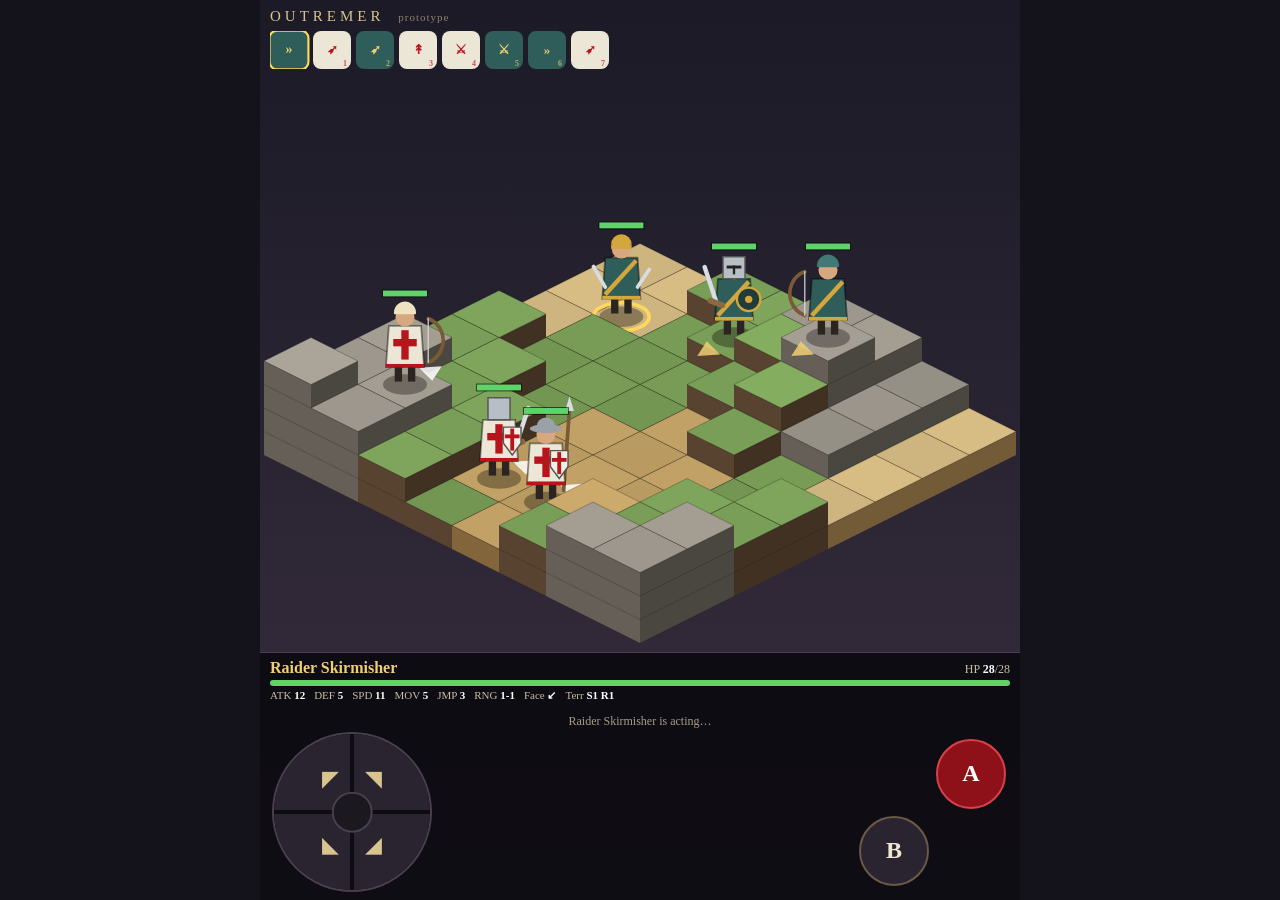
==== index.html @ 122a0d82 "FFTA2-style controls: tile cursor, iso d-pad + A/B, command menu, undo move, explicit end-of-turn fa" ====
<!doctype html>
<html lang="en">
<head>
  <meta charset="utf-8" />
  <meta name="viewport" content="width=device-width, initial-scale=1, maximum-scale=1, user-scalable=no, viewport-fit=cover" />
  <meta name="theme-color" content="#1b1a26" />
  <meta name="apple-mobile-web-app-capable" content="yes" />
  <title>Outremer — prototype</title>
  <link rel="icon" href="data:image/svg+xml,<svg xmlns='http://www.w3.org/2000/svg' viewBox='0 0 16 16'><rect width='16' height='16' fill='%23ece6d6'/><path d='M6 2h4v4h4v4h-4v4H6v-4H2V6h4z' fill='%23b8141c'/></svg>" />
  <link rel="stylesheet" href="style.css" />
</head>
<body>
  <div id="app">
    <header id="top">
      <div id="title">OUTREMER <span>prototype</span></div>
      <div id="order" aria-label="Turn order"></div>
    </header>
    <main id="stage">
      <canvas id="cv"></canvas>
      <div id="banner" class="hidden"></div>
      <div id="pv" class="hidden"></div>
      <div id="facing-tip" class="hidden">Choose facing</div>
      <div id="cmd" class="hidden"></div>
    </main>
    <section id="panel">
      <div id="info"></div>
      <div id="hint"></div>
      <div id="pad">
        <div id="dpad" aria-label="D-pad">
          <button data-dir="3" class="q nw" aria-label="cursor up-left">◤</button>
          <button data-dir="0" class="q ne" aria-label="cursor up-right">◥</button>
          <button data-dir="2" class="q sw" aria-label="cursor down-left">◣</button>
          <button data-dir="1" class="q se" aria-label="cursor down-right">◢</button>
          <div class="hub"></div>
        </div>
        <div id="ab">
          <button id="btnB" class="round b" aria-label="B (back)">B</button>
          <button id="btnA" class="round a" aria-label="A (confirm)">A</button>
        </div>
      </div>
    </section>
    <div id="overlay" class="hidden">
      <div class="card">
        <h1 id="ov-title"></h1>
        <p id="ov-text"></p>
        <button id="restart" class="btn primary">Play again</button>
      </div>
    </div>
  </div>
  <script type="module" src="src/main.js"></script>
</body>
</html>
---- style.css ----
* { box-sizing: border-box; -webkit-tap-highlight-color: transparent; }
html, body {
  margin: 0; height: 100%; overflow: hidden; overscroll-behavior: none;
  background: #14131c; color: #efe7d4;
  font-family: Georgia, 'Times New Roman', serif;
  -webkit-user-select: none; user-select: none; -webkit-touch-callout: none;
  touch-action: manipulation;
}
#app {
  position: relative; height: 100vh; height: 100dvh; max-width: 760px; margin: 0 auto;
  display: flex; flex-direction: column;
  padding: env(safe-area-inset-top) env(safe-area-inset-right) env(safe-area-inset-bottom) env(safe-area-inset-left);
  background: linear-gradient(#1b1a26, #3a2f3f);
}
#top { padding: 8px 10px 4px; }
#title { font-size: 15px; letter-spacing: 4px; color: #d8c48f; }
#title span { font-size: 11px; letter-spacing: 1px; color: #8c8070; margin-left: 6px; }
#order { display: flex; gap: 5px; margin-top: 6px; overflow: hidden; }
.chip {
  flex: 0 0 auto; width: 38px; height: 38px; border-radius: 8px; display: flex; align-items: center; justify-content: center;
  font-weight: bold; font-size: 13px; border: 2px solid transparent; position: relative;
}
.chip.player { background: #ece6d6; color: #b8141c; }
.chip.enemy { background: #2f5d5a; color: #f0cf72; }
.chip.now { border-color: #ffd85a; transform: scale(1.08); }
.chip small { position: absolute; bottom: -1px; right: 2px; font-size: 8px; opacity: .7; }
#stage { position: relative; flex: 1 1 auto; min-height: 0; }
#cv { position: absolute; inset: 0; width: 100%; height: 100%; touch-action: none; display: block; }
#banner {
  position: absolute; left: 0; right: 0; top: 38%; text-align: center; pointer-events: none;
  font-size: 22px; letter-spacing: 2px; padding: 10px; background: rgba(0,0,0,.55);
  transition: opacity .25s;
}
#banner.player { color: #fff; border-top: 2px solid #b8141c; border-bottom: 2px solid #b8141c; }
#banner.enemy { color: #f0cf72; border-top: 2px solid #2f5d5a; border-bottom: 2px solid #2f5d5a; }
.hidden { opacity: 0; pointer-events: none !important; }
#panel {
  flex: 0 0 auto; padding: 6px 10px 10px; background: rgba(10,9,14,.88); border-top: 1px solid #4b3f4f;
}
#info { min-height: 52px; font-size: 13px; }
#info .row1 { display: flex; justify-content: space-between; align-items: baseline; }
#info .name { font-size: 16px; font-weight: bold; }
#info .name.player { color: #fff; } #info .name.enemy { color: #f0cf72; }
#info .hpt { font-size: 12px; color: #c9bea6; } #info .hpt b { color: #fff; }
.hpbar { height: 6px; background: #333; border-radius: 3px; overflow: hidden; margin: 3px 0; }
.hpbar > div { height: 100%; }
.stats { font-size: 11px; color: #c9bea6; display: flex; flex-wrap: wrap; gap: 2px 9px; }
.stats b { color: #fff; }
#pad { display: flex; align-items: center; justify-content: space-between; gap: 6px; margin-top: 4px; padding: 0 4px; }
#hint { font-size: 12px; color: #a99d88; text-align: center; min-height: 16px; margin-top: 3px; white-space: nowrap; overflow: hidden; text-overflow: ellipsis; }
/* d-pad: a disc split into four diagonal quadrants (a cross rotated 45°, matching the iso grid) */
#dpad { position: relative; flex: 0 0 auto; width: var(--dpad, 156px); height: var(--dpad, 156px);
  display: grid; grid-template-columns: 1fr 1fr; grid-template-rows: 1fr 1fr; gap: 4px;
  border-radius: 50%; overflow: hidden; background: #0d0c12; box-shadow: 0 0 0 2px #4b3f4f; }
#dpad .q { border: 0; background: #2a2430; color: #d8c48f; font-size: 22px; touch-action: none; padding: 0; }
#dpad .q.held { background: #5a4a33; color: #fff; }
#dpad .nw { border-top-left-radius: 100% 100%; text-align: right; padding: 18% 14% 0 0; }
#dpad .ne { border-top-right-radius: 100% 100%; text-align: left; padding: 18% 0 0 14%; }
#dpad .sw { border-bottom-left-radius: 100% 100%; text-align: right; padding: 0 14% 18% 0; }
#dpad .se { border-bottom-right-radius: 100% 100%; text-align: left; padding: 0 0 18% 14%; }
#dpad .hub { position: absolute; left: 50%; top: 50%; width: 26%; height: 26%; transform: translate(-50%,-50%);
  border-radius: 50%; background: #1b1820; pointer-events: none; box-shadow: inset 0 0 0 2px #4b3f4f; }
#ab { position: relative; flex: 0 0 auto; width: calc(var(--ab, 70px) * 2.1); height: calc(var(--ab, 70px) * 2.1); }
.round { position: absolute; width: var(--ab, 70px); height: var(--ab, 70px); border-radius: 50%;
  font: bold 24px Georgia, serif; touch-action: none; border: 2px solid; }
.round.a { right: 0; top: 0; background: #8e1119; border-color: #d8414a; color: #fff; }
.round.b { left: 0; bottom: 0; background: #2a2430; border-color: #6a5a46; color: #efe7d4; }
.round.held { transform: scale(.94); filter: brightness(1.3); }
/* command menu: right side of the field (FFTA2 puts it at the right of the screen) */
#cmd { position: absolute; right: 8px; bottom: 8px; width: 124px; background: rgba(18,15,24,.93);
  border: 2px solid #d8c48f; border-radius: 10px; padding: 4px; transition: opacity .15s; }
.cmd-title { font-size: 11px; color: #9c907c; padding: 2px 6px 4px; white-space: nowrap; overflow: hidden; text-overflow: ellipsis; }
.cmd-item { display: block; width: 100%; height: var(--menu-h, 46px); margin: 2px 0; border-radius: 7px; border: 1px solid transparent;
  background: transparent; color: #efe7d4; font: 17px Georgia, serif; text-align: left; padding-left: 26px; position: relative; touch-action: manipulation; }
.cmd-item.sel { background: #3a3024; border-color: #d8c48f; }
.cmd-item.sel::before { content: '▶'; position: absolute; left: 8px; color: #ffd85a; font-size: 12px; top: 50%; transform: translateY(-50%); }
.cmd-item:disabled { color: #5d5548; }
/* attack prediction: middle-top of the field */
#pv { position: absolute; left: 8px; top: 8px; max-width: calc(100% - 156px); background: rgba(18,15,24,.93);
  border: 2px solid #8e1119; border-radius: 10px; padding: 6px 10px; font-size: 13px; transition: opacity .15s; }
#pv.confirm { border-color: #ffd85a; }
.pv-title { color: #f0cf72; font-size: 13px; }
.pv-main { display: flex; gap: 10px; font-size: 15px; margin-top: 2px; } .pv-main b { color: #ffd85a; }
.pv-tags { color: #ff9a5a; font-size: 12px; margin-top: 2px; }
.pv-confirm { margin-top: 4px; color: #fff; font-size: 13px; } .pv-confirm b { color: #ffd85a; }
#pv:not(.confirm) { right: auto; }
#facing-tip { position: absolute; left: 50%; top: 8px; transform: translateX(-50%); background: rgba(18,15,24,.9);
  border: 2px solid #ffd85a; border-radius: 10px; padding: 6px 14px; font-size: 14px; color: #ffd85a; transition: opacity .15s; }
.chip { font-family: inherit; padding: 0; }
#overlay {
  position: absolute; inset: 0; display: flex; align-items: center; justify-content: center;
  background: rgba(0,0,0,.6); transition: opacity .3s;
}
#overlay .card { background: #221d28; border: 2px solid #d8c48f; border-radius: 14px; padding: 24px; width: 82%; text-align: center; }
#overlay h1 { margin: 0 0 8px; letter-spacing: 3px; }
#overlay p { color: #c9bea6; }
.btn { min-height: 52px; font-size: 16px; font-family: inherit; border-radius: 10px; border: 2px solid #6a5a46; background: #2a2430; color: #efe7d4; letter-spacing: 1px; }
.btn.primary { background: #8e1119; border-color: #d8414a; color: #fff; }
#overlay .btn { width: 100%; margin-top: 10px; }
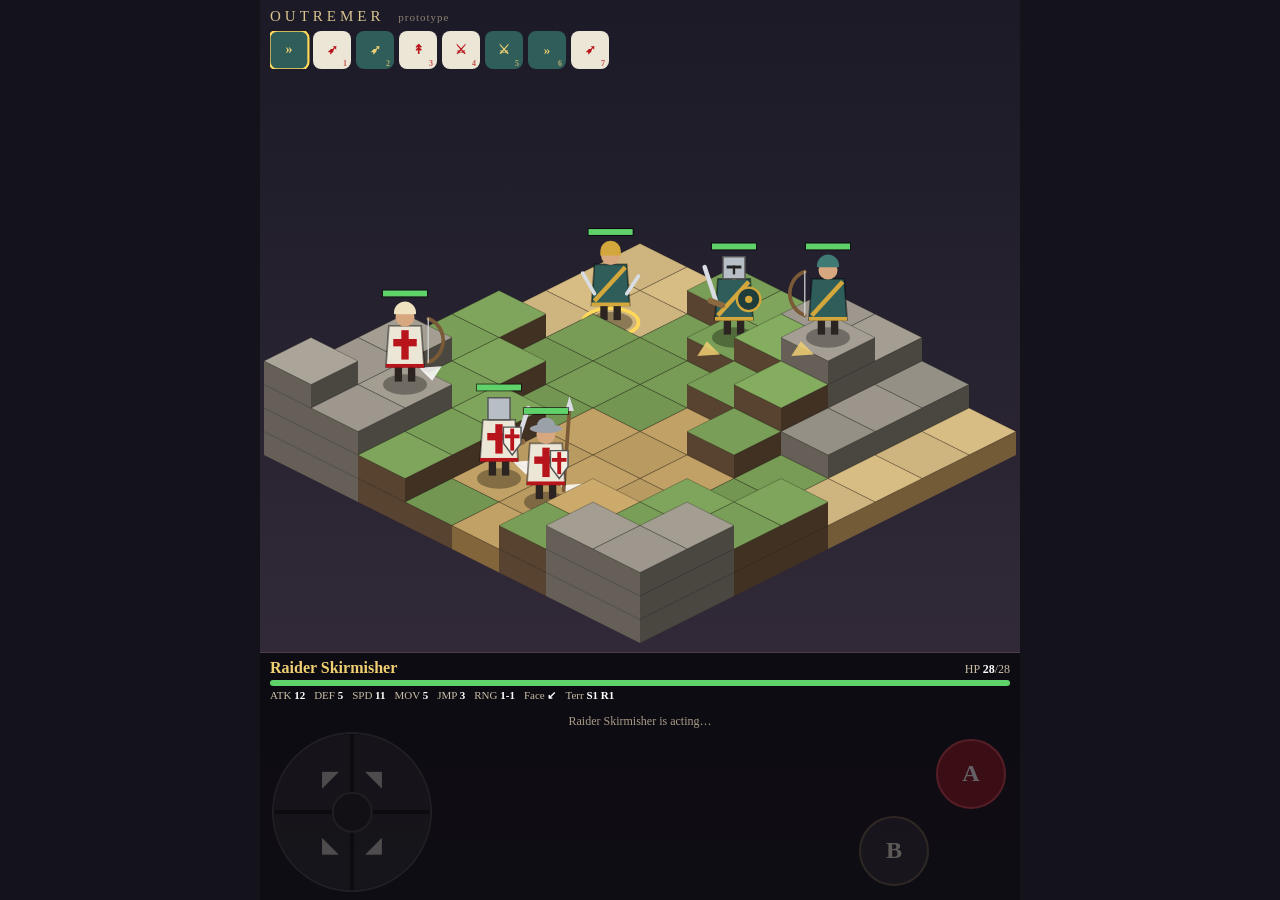
==== commit 85b04dda: "Context-aware d-pad: vertical up/down in menus, iso quadrants on map, facing arrows at turn end, dim" ====
--- a/index.html
+++ b/index.html
@@ -26,12 +26,26 @@
       <div id="info"></div>
       <div id="hint"></div>
       <div id="pad">
-        <div id="dpad" aria-label="D-pad">
-          <button data-dir="3" class="q nw" aria-label="cursor up-left">◤</button>
-          <button data-dir="0" class="q ne" aria-label="cursor up-right">◥</button>
-          <button data-dir="2" class="q sw" aria-label="cursor down-left">◣</button>
-          <button data-dir="1" class="q se" aria-label="cursor down-right">◢</button>
-          <div class="hub"></div>
+        <!-- context-aware d-pad: one fixed footprint, three layers that cross-fade (see controls.pad* in config) -->
+        <div id="dpad" class="off" data-mode="off" aria-label="D-pad">
+          <div class="lay lay-map on" aria-label="move cursor">
+            <button data-dir="3" class="q nw" aria-label="cursor up-left (west)">◤</button>
+            <button data-dir="0" class="q ne" aria-label="cursor up-right (north)">◥</button>
+            <button data-dir="2" class="q sw" aria-label="cursor down-left (south)">◣</button>
+            <button data-dir="1" class="q se" aria-label="cursor down-right (east)">◢</button>
+            <div class="hub"></div>
+          </div>
+          <div class="lay lay-menu" aria-label="menu up/down">
+            <button data-step="-1" class="v up" aria-label="menu up">▲</button>
+            <button data-step="1" class="v down" aria-label="menu down">▼</button>
+          </div>
+          <div class="lay lay-face" aria-label="choose facing">
+            <button data-face="3" class="q nw" aria-label="face up-left (west)">⬉</button>
+            <button data-face="0" class="q ne" aria-label="face up-right (north)">⬈</button>
+            <button data-face="2" class="q sw" aria-label="face down-left (south)">⬋</button>
+            <button data-face="1" class="q se" aria-label="face down-right (east)">⬊</button>
+            <div class="hub">✠</div>
+          </div>
         </div>
         <div id="ab">
           <button id="btnB" class="round b" aria-label="B (back)">B</button>
--- a/style.css
+++ b/style.css
@@ -48,18 +48,36 @@
 .stats b { color: #fff; }
 #pad { display: flex; align-items: center; justify-content: space-between; gap: 6px; margin-top: 4px; padding: 0 4px; }
 #hint { font-size: 12px; color: #a99d88; text-align: center; min-height: 16px; margin-top: 3px; white-space: nowrap; overflow: hidden; text-overflow: ellipsis; }
-/* d-pad: a disc split into four diagonal quadrants (a cross rotated 45°, matching the iso grid) */
+/* d-pad: fixed footprint; three layers cross-fade/morph by context (map quadrants, menu up/down, facing) */
 #dpad { position: relative; flex: 0 0 auto; width: var(--dpad, 156px); height: var(--dpad, 156px);
-  display: grid; grid-template-columns: 1fr 1fr; grid-template-rows: 1fr 1fr; gap: 4px;
-  border-radius: 50%; overflow: hidden; background: #0d0c12; box-shadow: 0 0 0 2px #4b3f4f; }
-#dpad .q { border: 0; background: #2a2430; color: #d8c48f; font-size: 22px; touch-action: none; padding: 0; }
-#dpad .q.held { background: #5a4a33; color: #fff; }
+  border-radius: 50%; background: #0d0c12; box-shadow: 0 0 0 2px #4b3f4f; transition: opacity var(--pad-ms, 140ms) ease, filter var(--pad-ms, 140ms) ease; }
+#dpad .lay { position: absolute; inset: 0; border-radius: 50%; overflow: hidden; opacity: 0; transform: scale(.82) rotate(-12deg);
+  pointer-events: none; transition: opacity var(--pad-ms, 140ms) ease, transform var(--pad-ms, 140ms) ease; }
+#dpad .lay.on { opacity: 1; transform: none; pointer-events: auto; }
+#dpad .lay-menu { transform: scale(.82) scaleX(.6); }
+#dpad .lay-menu.on { transform: none; }
+#dpad .lay-map, #dpad .lay-face { display: grid; grid-template-columns: 1fr 1fr; grid-template-rows: 1fr 1fr; gap: 4px; }
+#dpad .lay-menu { display: grid; grid-template-rows: 1fr 1fr; gap: 4px; }
+#dpad.off { opacity: var(--pad-dim, .35); filter: grayscale(.8); }
+#dpad.off .lay { pointer-events: none; }
+#dpad button { border: 0; background: #2a2430; color: #d8c48f; touch-action: none; padding: 0; }
+#dpad .q { font-size: 22px; }
+#dpad .v { font-size: 30px; }
+#dpad .held { background: #5a4a33; color: #fff; }
 #dpad .nw { border-top-left-radius: 100% 100%; text-align: right; padding: 18% 14% 0 0; }
 #dpad .ne { border-top-right-radius: 100% 100%; text-align: left; padding: 18% 0 0 14%; }
 #dpad .sw { border-bottom-left-radius: 100% 100%; text-align: right; padding: 0 14% 18% 0; }
 #dpad .se { border-bottom-right-radius: 100% 100%; text-align: left; padding: 0 0 18% 14%; }
+#dpad .v.up { border-radius: 100% 100% 0 0 / 100% 100% 0 0; padding-top: 6%; }
+#dpad .v.down { border-radius: 0 0 100% 100% / 0 0 100% 100%; padding-bottom: 6%; }
+#dpad .lay-face button { background: #3a3024; color: #ffd85a; font-size: 26px; }
+#dpad .lay-face button.cur { background: #8a6a2a; color: #fff; }
 #dpad .hub { position: absolute; left: 50%; top: 50%; width: 26%; height: 26%; transform: translate(-50%,-50%);
-  border-radius: 50%; background: #1b1820; pointer-events: none; box-shadow: inset 0 0 0 2px #4b3f4f; }
+  border-radius: 50%; background: #1b1820; pointer-events: none; box-shadow: inset 0 0 0 2px #4b3f4f;
+  display: flex; align-items: center; justify-content: center; color: #c8333b; font-size: 18px; }
+#ab { transition: opacity var(--pad-ms, 140ms) ease; }
+#ab.off { opacity: var(--pad-dim, .35); }
+#ab.off button { pointer-events: none; }
 #ab { position: relative; flex: 0 0 auto; width: calc(var(--ab, 70px) * 2.1); height: calc(var(--ab, 70px) * 2.1); }
 .round { position: absolute; width: var(--ab, 70px); height: var(--ab, 70px); border-radius: 50%;
   font: bold 24px Georgia, serif; touch-action: none; border: 2px solid; }
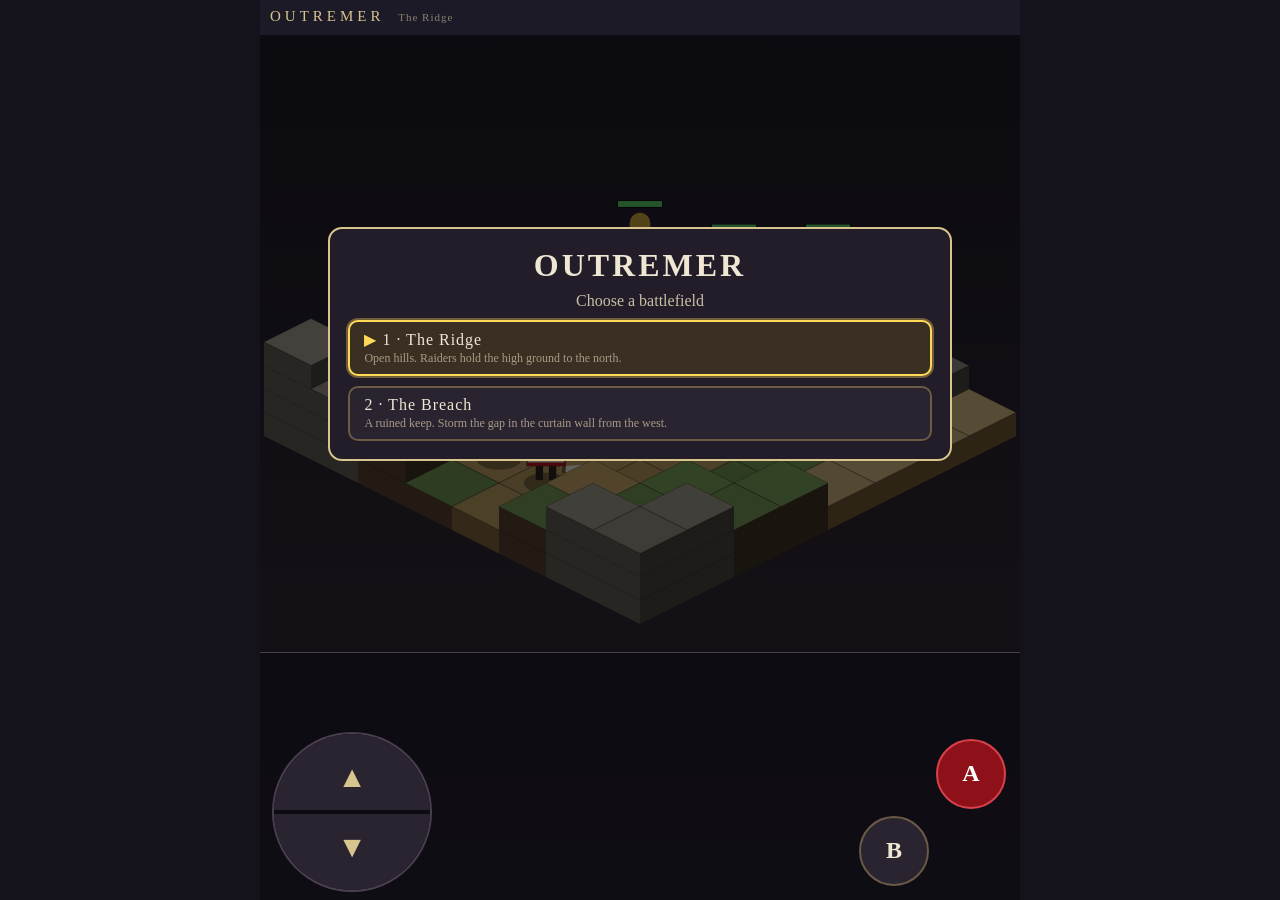
==== commit a6115227: "v0.5: second map (The Breach), map picker on title/end screens + ?map=, per-map sim; shelve research" ====
--- a/index.html
+++ b/index.html
@@ -21,6 +21,14 @@
       <div id="pv" class="hidden"></div>
       <div id="facing-tip" class="hidden">Choose facing</div>
       <div id="cmd" class="hidden"></div>
+      <!-- title / Victory / Defeat: a map picker that works like the command menu (pad up/down + A, or tap) -->
+      <div id="overlay" class="hidden">
+        <div class="card">
+          <h1 id="ov-title"></h1>
+          <p id="ov-text"></p>
+          <div id="ov-list"></div>
+        </div>
+      </div>
     </main>
     <section id="panel">
       <div id="info"></div>
@@ -53,13 +61,6 @@
         </div>
       </div>
     </section>
-    <div id="overlay" class="hidden">
-      <div class="card">
-        <h1 id="ov-title"></h1>
-        <p id="ov-text"></p>
-        <button id="restart" class="btn primary">Play again</button>
-      </div>
-    </div>
   </div>
   <script type="module" src="src/main.js"></script>
 </body>
--- a/style.css
+++ b/style.css
@@ -85,7 +85,7 @@
 .round.b { left: 0; bottom: 0; background: #2a2430; border-color: #6a5a46; color: #efe7d4; }
 .round.held { transform: scale(.94); filter: brightness(1.3); }
 /* command menu: right side of the field (FFTA2 puts it at the right of the screen) */
-#cmd { position: absolute; right: 8px; bottom: 8px; width: 124px; background: rgba(18,15,24,.93);
+#cmd { position: absolute; right: 8px; bottom: 8px; width: 146px; background: rgba(18,15,24,.93);
   border: 2px solid #d8c48f; border-radius: 10px; padding: 4px; transition: opacity .15s; }
 .cmd-title { font-size: 11px; color: #9c907c; padding: 2px 6px 4px; white-space: nowrap; overflow: hidden; text-overflow: ellipsis; }
 .cmd-item { display: block; width: 100%; height: var(--menu-h, 46px); margin: 2px 0; border-radius: 7px; border: 1px solid transparent;
@@ -93,8 +93,13 @@
 .cmd-item.sel { background: #3a3024; border-color: #d8c48f; }
 .cmd-item.sel::before { content: '▶'; position: absolute; left: 8px; color: #ffd85a; font-size: 12px; top: 50%; transform: translateY(-50%); }
 .cmd-item:disabled { color: #5d5548; }
+.cmd-item { white-space: nowrap; overflow: hidden; text-overflow: ellipsis; padding-right: 4px; line-height: 1.05; }
+.cmd-item[data-id^="ab:"] { font-size: 15px; }
+.cmd-item small { display: block; font: 10px system-ui, sans-serif; color: #8d816c; }
+.status { display: flex; flex-wrap: wrap; gap: 2px 9px; font-size: 11px; margin-top: 2px; } .status .cd { color: #9c907c; }
+.pv-fx { color: #e9dcc0; font-size: 12px; margin-top: 2px; line-height: 1.3; }
 /* attack prediction: middle-top of the field */
-#pv { position: absolute; left: 8px; top: 8px; max-width: calc(100% - 156px); background: rgba(18,15,24,.93);
+#pv { position: absolute; left: 8px; top: 8px; max-width: calc(100% - 172px); background: rgba(18,15,24,.93);
   border: 2px solid #8e1119; border-radius: 10px; padding: 6px 10px; font-size: 13px; transition: opacity .15s; }
 #pv.confirm { border-color: #ffd85a; }
 .pv-title { color: #f0cf72; font-size: 13px; }
@@ -115,3 +120,9 @@
 .btn { min-height: 52px; font-size: 16px; font-family: inherit; border-radius: 10px; border: 2px solid #6a5a46; background: #2a2430; color: #efe7d4; letter-spacing: 1px; }
 .btn.primary { background: #8e1119; border-color: #d8414a; color: #fff; }
 #overlay .btn { width: 100%; margin-top: 10px; }
+#overlay .card { max-height: calc(100% - 16px); overflow-y: auto; padding: 18px; }
+#overlay p { margin: 0 0 6px; }
+#overlay .pick { display: block; text-align: left; padding: 8px 14px; }
+#overlay .pick small { display: block; font-size: 12px; color: #a89c86; letter-spacing: 0; margin-top: 2px; }
+#overlay .pick.sel { border-color: #ffd85a; background: #3a2f22; box-shadow: 0 0 0 2px rgba(255,216,90,.35); }
+#overlay .pick.sel::before { content: '▶ '; color: #ffd85a; }
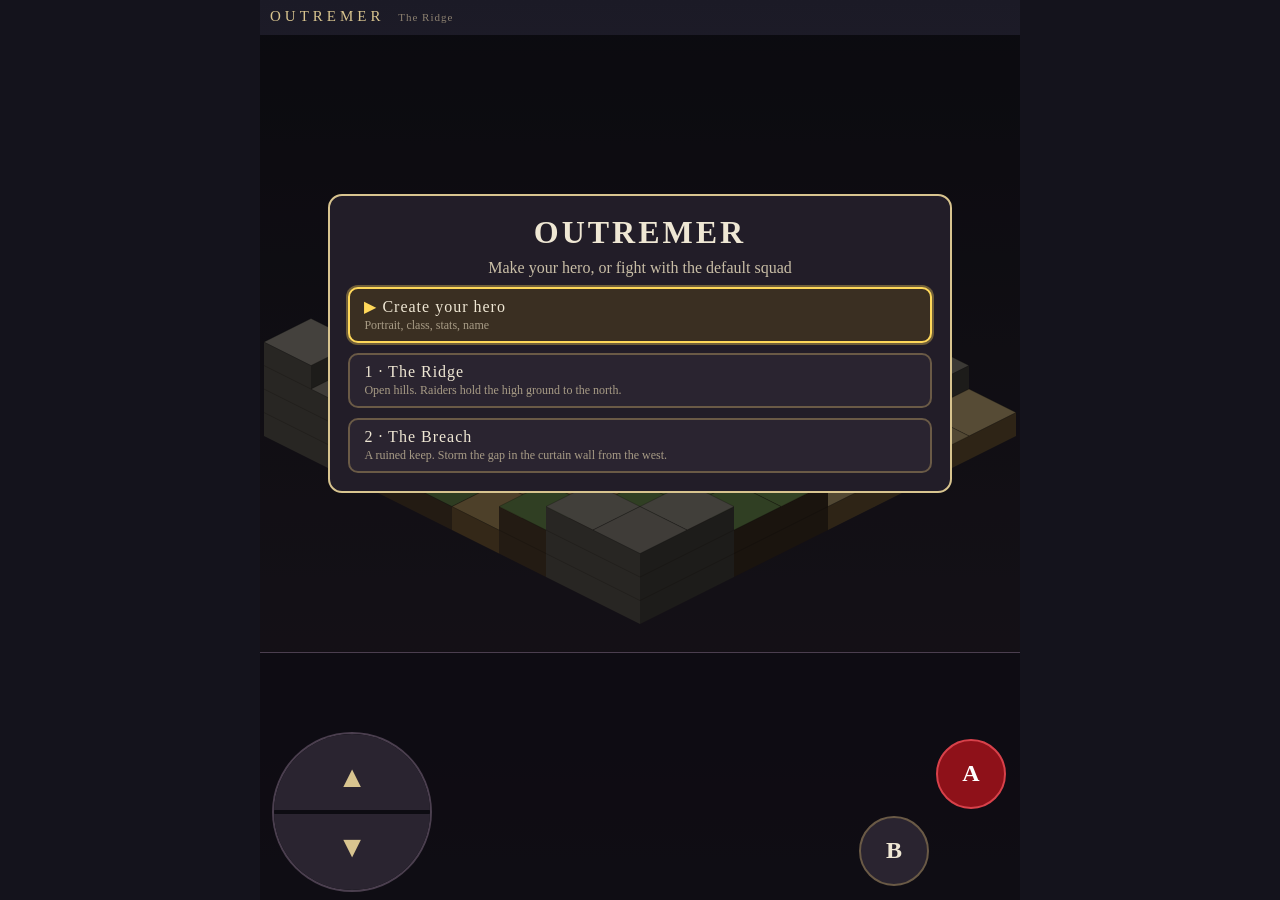
==== commit ce1161d2: "v0.6: hero creation wizard (mockup B) — portrait, class cards with iso move preview, BG-style 3d6 st" ====
--- a/index.html
+++ b/index.html
@@ -61,6 +61,8 @@
         </div>
       </div>
     </section>
+    <!-- character creation wizard (src/create.js): full screen, touch-first; no battle pad here -->
+    <div id="create" class="hidden" aria-label="Create your hero"></div>
   </div>
   <script type="module" src="src/main.js"></script>
 </body>
--- a/style.css
+++ b/style.css
@@ -126,3 +126,95 @@
 #overlay .pick small { display: block; font-size: 12px; color: #a89c86; letter-spacing: 0; margin-top: 2px; }
 #overlay .pick.sel { border-color: #ffd85a; background: #3a2f22; box-shadow: 0 0 0 2px rgba(255,216,90,.35); }
 #overlay .pick.sel::before { content: '▶ '; color: #ffd85a; }
+
+/* ---------------------------------------------------------------- hero: info panel + title line */
+.hero-por { flex: 0 0 auto; width: 40px; height: 48px; border-radius: 6px; overflow: hidden; border: 2px solid #d8c48f; margin-right: 8px; display: block; }
+#info .herorow { display: flex; align-items: flex-start; }
+#info .herorow > div { flex: 1; min-width: 0; }
+.chip.hero { box-shadow: 0 0 0 2px #d8c48f inset; }
+.hero-line { display: inline-flex; align-items: center; gap: 8px; color: #efe7d4; margin-bottom: 4px; }
+.hero-line .hero-por { width: 34px; height: 40px; margin: 0; }
+/* ---------------------------------------------------------------- character creation (mockup B) */
+#create { position: absolute; inset: 0; z-index: 30; display: flex; flex-direction: column; background: linear-gradient(#1b1a26, #3a2f3f);
+  padding: env(safe-area-inset-top) env(safe-area-inset-right) env(safe-area-inset-bottom) env(safe-area-inset-left); transition: opacity .2s; }
+#create button { font-family: inherit; touch-action: manipulation; }
+.cr-top { padding: 8px 12px 0; }
+.cr-title { font-size: 15px; letter-spacing: 4px; color: #d8c48f; } .cr-title span { font-size: 11px; letter-spacing: 1px; color: #8c8070; margin-left: 6px; }
+.cr-steps { display: flex; gap: 4px; margin: 6px 0 4px; }
+.cr-st { flex: 1; background: none; border: 0; border-bottom: 3px solid #3a3236; color: #7d7262; font: 11px system-ui, sans-serif; padding: 4px 0 5px; }
+.cr-st b { display: block; font: bold 14px Georgia, serif; }
+.cr-st.done { color: #a99d88; border-color: #6a5a46; } .cr-st.done b::after { content: ' ✓'; color: #5fd36a; font-size: 11px; }
+.cr-st.now { color: #ffd85a; border-color: #ffd85a; }
+.cr-body { flex: 1 1 auto; min-height: 0; overflow-y: auto; padding: 4px 12px; }
+.cr-q { font-size: 20px; text-align: center; margin: 4px 0 10px; letter-spacing: 1px; }
+.cr-note { font: 11px system-ui, sans-serif; color: #8d816c; text-align: center; margin-top: 10px; }
+.cr-foot { flex: 0 0 auto; display: flex; gap: 10px; padding: 8px 12px 12px; background: rgba(10,9,14,.9); border-top: 1px solid #4b3f4f; }
+.cr-foot .btn { flex: 1; min-height: 54px; font-size: 17px; }
+.cr-foot .cr-back { flex: 0 0 34%; }
+.cr-foot small { font-size: 11px; opacity: .8; }
+.btn:disabled { opacity: .4; }
+/* portrait */
+.cr-big { width: 46%; aspect-ratio: 5 / 6; margin: 0 auto 12px; border: 2px solid #d8c48f; border-radius: 10px; overflow: hidden; }
+.cr-grid { display: grid; grid-template-columns: repeat(4, 1fr); gap: 8px; }
+.cr-por { aspect-ratio: 5 / 6; padding: 0; border: 2px solid #4b3f4f; border-radius: 8px; overflow: hidden; background: #2a2430; }
+.cr-por.sel { border-color: #ffd85a; box-shadow: 0 0 0 2px rgba(255,216,90,.35); }
+.cr-por svg, .cr-big svg { display: block; }
+/* class */
+.cr-car { display: flex; align-items: stretch; gap: 6px; }
+.cr-arr { width: 34px; flex: 0 0 auto; border: 0; border-radius: 8px; background: rgba(42,36,48,.8); color: #d8c48f; font-size: 22px; padding: 0; }
+.cr-card { flex: 1; min-width: 0; border: 2px solid #d8c48f; border-radius: 12px; background: rgba(18,15,24,.93); padding: 10px 12px; touch-action: pan-y; }
+.cr-cname { display: flex; justify-content: space-between; align-items: baseline; } .cr-cname h2 { margin: 0; font-size: 24px; letter-spacing: 1px; }
+.cr-cname span { font: 11px system-ui, sans-serif; color: #8d816c; }
+.cr-role { font-size: 13px; color: #c9bea6; margin: 2px 0 4px; font-style: italic; }
+.cr-prev { display: flex; justify-content: center; }
+.cr-legend { font: 10px system-ui, sans-serif; color: #8d816c; text-align: center; margin: 2px 0 6px; }
+.cr-mv { display: grid; grid-template-columns: repeat(4, 1fr); gap: 4px; text-align: center; margin: 6px 0; }
+.cr-mv div { background: #2a2430; border-radius: 7px; padding: 4px 0; font: 10px system-ui, sans-serif; color: #8d816c; }
+.cr-mv div b { display: block; font: bold 18px Georgia, serif; color: #fff; }
+.cr-abil { font-size: 13px; } .cr-abil div { padding: 5px 0; border-top: 1px solid #3a3236; } .cr-abil b { color: #d8c48f; } .cr-abil span { font: 11px system-ui, sans-serif; color: #a99d88; }
+.cr-dots { display: flex; justify-content: center; gap: 2px; margin-top: 2px; }
+.cr-dots button { background: none; border: 0; color: #4f4636; font-size: 16px; min-width: 44px; min-height: 40px; padding: 0; touch-action: manipulation; } .cr-dots button.on { color: #ffd85a; }
+/* stats */
+.cr-who { display: flex; gap: 10px; align-items: center; font-size: 15px; margin-bottom: 6px; } .cr-who small { font: 11px system-ui, sans-serif; color: #8d816c; }
+.cr-mini { width: 36px; height: 42px; border-radius: 6px; overflow: hidden; border: 2px solid #6a5a46; display: block; }
+.cr-sheet { border: 2px solid #d8c48f; border-radius: 10px; background: rgba(18,15,24,.93); padding: 4px; }
+.cr-row { display: grid; grid-template-columns: 40px 1fr 38px 34px 38px 62px; align-items: center; height: 46px; border-radius: 7px; border: 1px solid transparent; padding: 0 2px; }
+.cr-row.sel { background: #3a3024; border-color: #d8c48f; }
+.cr-row .ab2 { color: #d8c48f; font-size: 13px; letter-spacing: 1px; padding-left: 4px; }
+.cr-row .nm { font-size: 15px; } .cr-row .nm small { display: block; font: 10px system-ui, sans-serif; color: #8d816c; }
+.cr-row .pm { width: 34px; height: 34px; border-radius: 8px; border: 1px solid #6a5a46; background: #2a2430; font: bold 18px system-ui; color: #d8c48f; padding: 0; touch-action: none; }
+.cr-row .pm:disabled { color: #4f4636; border-color: #3a3236; }
+.cr-row .pm.held { background: #5a4a33; color: #fff; }
+.cr-row .num { text-align: center; font-size: 20px; font-weight: bold; } .cr-row .num.hi { color: #5fd36a; } .cr-row .num.lo { color: #e8a04a; }
+.cr-row .der { text-align: right; font: 11px system-ui, sans-serif; color: #c9bea6; } .cr-row .der b { color: #fff; font-size: 12px; }
+.cr-pool { display: flex; justify-content: space-between; padding: 6px 8px 3px; font-size: 14px; border-top: 1px solid #4b3f4f; margin-top: 3px; }
+.cr-pool b { font-size: 18px; } #cr-pool { color: #ffd85a; } .muted { color: #9c907c; } .muted b { color: #efe7d4; font-size: 15px; }
+.cr-derived { margin-top: 8px; font: 11px/1.5 system-ui, sans-serif; color: #c9bea6; text-align: center; } .cr-derived b { color: #fff; }
+.cr-ctl { display: flex; align-items: center; justify-content: space-between; margin-top: 8px; gap: 12px; }
+.cr-btns { flex: 1; display: grid; gap: 8px; } .cr-btns .btn { min-height: 42px; font-size: 15px; } .cr-btns small { font-size: 10px; color: #8d816c; margin-left: 6px; }
+/* the 4-way cross (Cletus liked it in the mockups): only on the Stats step */
+.xpad { position: relative; width: 128px; height: 128px; border-radius: 50%; background: #0d0c12; box-shadow: 0 0 0 2px #4b3f4f; }
+.xpad .arm { position: absolute; border: 0; padding: 0; background: #2a2430; color: #d8c48f; font-size: 18px; touch-action: none; }
+.xpad .arm.held { background: #5a4a33; color: #fff; }
+.xpad .u { left: 34%; right: 34%; top: 3%; height: 33%; border-radius: 14px 14px 4px 4px; }
+.xpad .d { left: 34%; right: 34%; bottom: 3%; height: 33%; border-radius: 4px 4px 14px 14px; }
+.xpad .l { top: 34%; bottom: 34%; left: 3%; width: 33%; border-radius: 14px 4px 4px 14px; }
+.xpad .r { top: 34%; bottom: 34%; right: 3%; width: 33%; border-radius: 4px 14px 14px 4px; }
+.xpad .hub { position: absolute; left: 50%; top: 50%; width: 26%; height: 26%; transform: translate(-50%,-50%); border-radius: 50%; background: #1b1820; box-shadow: inset 0 0 0 2px #4b3f4f; display: flex; align-items: center; justify-content: center; color: #c8333b; font-size: 15px; pointer-events: none; }
+.padcap { font: 10px system-ui, sans-serif; color: #7d7262; text-align: center; margin-top: 4px; }
+/* name + confirm */
+.cr-namerow { display: flex; gap: 8px; }
+#cr-name { flex: 1; min-width: 0; height: 52px; font: 20px Georgia, serif; color: #fff; background: #2a2430; border: 2px solid #d8c48f; border-radius: 10px; padding: 0 12px; }
+#cr-rname { width: 56px; font-size: 24px; }
+.cr-sum { display: flex; gap: 12px; margin-top: 14px; padding: 10px; border: 2px solid #4b3f4f; border-radius: 12px; background: rgba(18,15,24,.85); }
+.cr-sumpor { width: 96px; height: 116px; flex: 0 0 auto; border-radius: 8px; overflow: hidden; border: 2px solid #d8c48f; }
+.cr-sumname { font-size: 20px; margin-bottom: 2px; word-break: break-word; } .cr-sum .muted { font-size: 13px; }
+.cr-sumstats { display: grid; grid-template-columns: repeat(3, 1fr); gap: 4px 8px; margin-top: 8px; font: 12px system-ui, sans-serif; color: #a99d88; } .cr-sumstats b { color: #fff; font-size: 14px; }
+/* Stats step must fit a 390×664 phone viewport without scrolling (pad + Reroll/Store/Recall visible) */
+.step-2 .cr-who { margin-bottom: 4px; font-size: 14px; } .step-2 .cr-who small { display: none; } .step-2 .cr-who br { display: none; }
+.step-2 .cr-mini { width: 28px !important; height: 28px !important; }
+.step-2 .cr-row { height: 40px; } .step-2 .cr-row .pm { width: 32px; height: 32px; }
+.step-2 .cr-derived { margin-top: 4px; line-height: 1.35; }
+.step-2 .xpad { width: 116px; height: 116px; }
+.step-2 .cr-ctl { margin-top: 6px; }
+.step-2 .cr-btns { gap: 6px; } .step-2 .cr-btns .btn { min-height: 34px; }
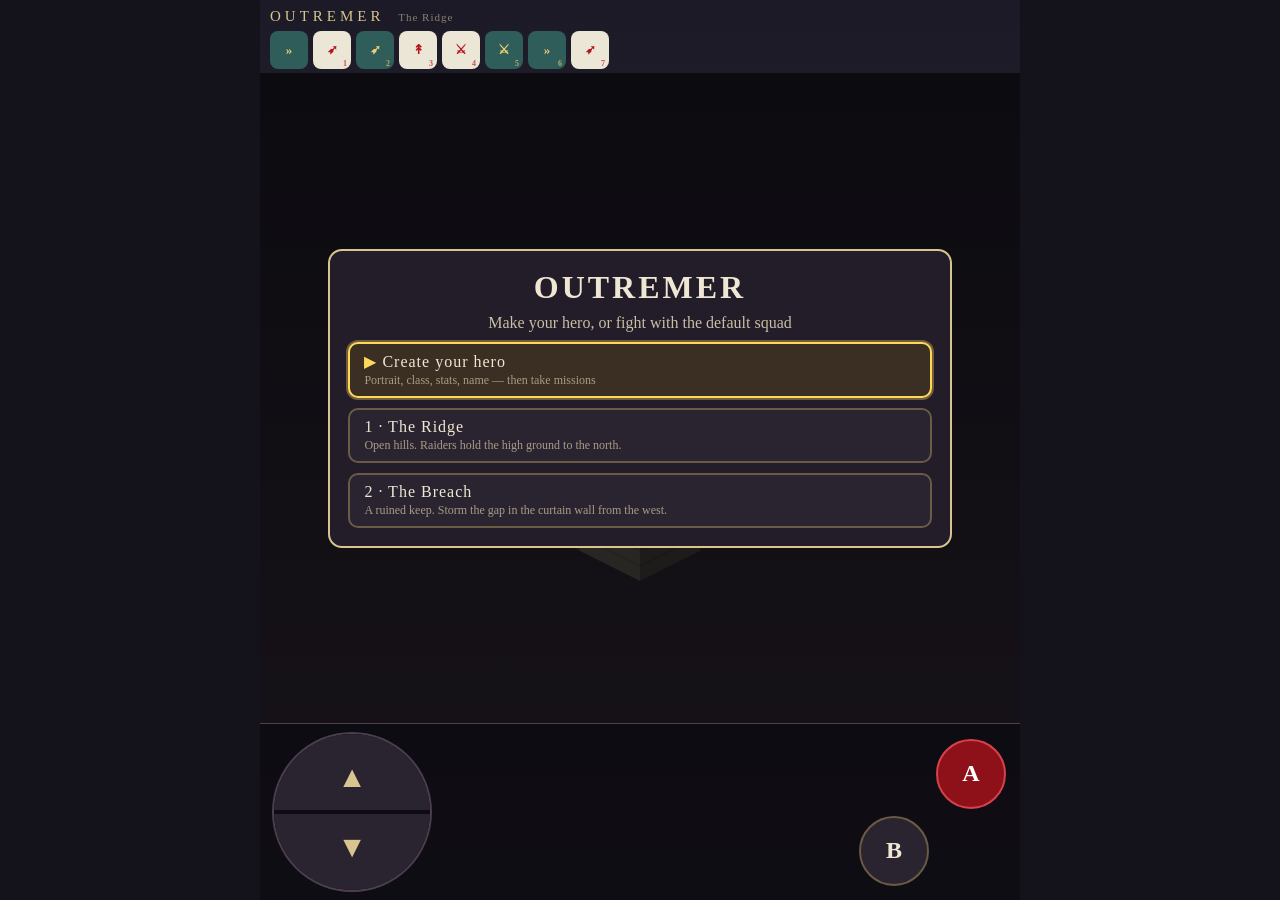
==== commit 42669cc2: "Art: wire Tristan at the 60 px scale with a shared integer device-pixel scale Lock CONFIG.art (60×30" ====
--- a/index.html
+++ b/index.html
@@ -7,7 +7,7 @@
   <meta name="apple-mobile-web-app-capable" content="yes" />
   <title>Outremer — prototype</title>
   <link rel="icon" href="data:image/svg+xml,<svg xmlns='http://www.w3.org/2000/svg' viewBox='0 0 16 16'><rect width='16' height='16' fill='%23ece6d6'/><path d='M6 2h4v4h4v4h-4v4H6v-4H2V6h4z' fill='%23b8141c'/></svg>" />
-  <link rel="stylesheet" href="style.css" />
+  <link rel="stylesheet" href="style.css?v=0.14.0" />
 </head>
 <body>
   <div id="app">
@@ -37,10 +37,11 @@
         <!-- context-aware d-pad: one fixed footprint, three layers that cross-fade (see controls.pad* in config) -->
         <div id="dpad" class="off" data-mode="off" aria-label="D-pad">
           <div class="lay lay-map on" aria-label="move cursor">
-            <button data-dir="3" class="q nw" aria-label="cursor up-left (west)">◤</button>
-            <button data-dir="0" class="q ne" aria-label="cursor up-right (north)">◥</button>
-            <button data-dir="2" class="q sw" aria-label="cursor down-left (south)">◣</button>
-            <button data-dir="1" class="q se" aria-label="cursor down-right (east)">◢</button>
+            <!-- classic cross; which iso direction each arm moves is CONFIG.controls.padCross (main.js sets data-dir) -->
+            <button data-arm="up" class="arm u" aria-label="cursor up (up-right on the map)">▲</button>
+            <button data-arm="right" class="arm r" aria-label="cursor right (down-right on the map)">▶</button>
+            <button data-arm="down" class="arm d" aria-label="cursor down (down-left on the map)">▼</button>
+            <button data-arm="left" class="arm l" aria-label="cursor left (up-left on the map)">◀</button>
             <div class="hub"></div>
           </div>
           <div class="lay lay-menu" aria-label="menu up/down">
@@ -48,10 +49,10 @@
             <button data-step="1" class="v down" aria-label="menu down">▼</button>
           </div>
           <div class="lay lay-face" aria-label="choose facing">
-            <button data-face="3" class="q nw" aria-label="face up-left (west)">⬉</button>
-            <button data-face="0" class="q ne" aria-label="face up-right (north)">⬈</button>
-            <button data-face="2" class="q sw" aria-label="face down-left (south)">⬋</button>
-            <button data-face="1" class="q se" aria-label="face down-right (east)">⬊</button>
+            <button data-arm="up" class="arm u" aria-label="face up (up-right on the map)">▲</button>
+            <button data-arm="right" class="arm r" aria-label="face right (down-right on the map)">▶</button>
+            <button data-arm="down" class="arm d" aria-label="face down (down-left on the map)">▼</button>
+            <button data-arm="left" class="arm l" aria-label="face left (up-left on the map)">◀</button>
             <div class="hub">✠</div>
           </div>
         </div>
@@ -64,6 +65,6 @@
     <!-- character creation wizard (src/create.js): full screen, touch-first; no battle pad here -->
     <div id="create" class="hidden" aria-label="Create your hero"></div>
   </div>
-  <script type="module" src="src/main.js"></script>
+  <script type="module" src="src/main.js?v=0.14.0"></script>
 </body>
 </html>
--- a/style.css
+++ b/style.css
@@ -48,7 +48,7 @@
 .stats b { color: #fff; }
 #pad { display: flex; align-items: center; justify-content: space-between; gap: 6px; margin-top: 4px; padding: 0 4px; }
 #hint { font-size: 12px; color: #a99d88; text-align: center; min-height: 16px; margin-top: 3px; white-space: nowrap; overflow: hidden; text-overflow: ellipsis; }
-/* d-pad: fixed footprint; three layers cross-fade/morph by context (map quadrants, menu up/down, facing) */
+/* d-pad: fixed footprint; three layers cross-fade/morph by context (map cross, menu up/down, facing cross) */
 #dpad { position: relative; flex: 0 0 auto; width: var(--dpad, 156px); height: var(--dpad, 156px);
   border-radius: 50%; background: #0d0c12; box-shadow: 0 0 0 2px #4b3f4f; transition: opacity var(--pad-ms, 140ms) ease, filter var(--pad-ms, 140ms) ease; }
 #dpad .lay { position: absolute; inset: 0; border-radius: 50%; overflow: hidden; opacity: 0; transform: scale(.82) rotate(-12deg);
@@ -56,21 +56,21 @@
 #dpad .lay.on { opacity: 1; transform: none; pointer-events: auto; }
 #dpad .lay-menu { transform: scale(.82) scaleX(.6); }
 #dpad .lay-menu.on { transform: none; }
-#dpad .lay-map, #dpad .lay-face { display: grid; grid-template-columns: 1fr 1fr; grid-template-rows: 1fr 1fr; gap: 4px; }
 #dpad .lay-menu { display: grid; grid-template-rows: 1fr 1fr; gap: 4px; }
 #dpad.off { opacity: var(--pad-dim, .35); filter: grayscale(.8); }
 #dpad.off .lay { pointer-events: none; }
 #dpad button { border: 0; background: #2a2430; color: #d8c48f; touch-action: none; padding: 0; }
-#dpad .q { font-size: 22px; }
 #dpad .v { font-size: 30px; }
 #dpad .held { background: #5a4a33; color: #fff; }
-#dpad .nw { border-top-left-radius: 100% 100%; text-align: right; padding: 18% 14% 0 0; }
-#dpad .ne { border-top-right-radius: 100% 100%; text-align: left; padding: 18% 0 0 14%; }
-#dpad .sw { border-bottom-left-radius: 100% 100%; text-align: right; padding: 0 14% 18% 0; }
-#dpad .se { border-bottom-right-radius: 100% 100%; text-align: left; padding: 0 0 18% 14%; }
 #dpad .v.up { border-radius: 100% 100% 0 0 / 100% 100% 0 0; padding-top: 6%; }
 #dpad .v.down { border-radius: 0 0 100% 100% / 0 0 100% 100%; padding-bottom: 6%; }
-#dpad .lay-face button { background: #3a3024; color: #ffd85a; font-size: 26px; }
+/* classic cross (same look as the Stats-step .xpad): ▲ = up-right on the iso map, then clockwise */
+#dpad .arm { position: absolute; font-size: 24px; display: flex; align-items: center; justify-content: center; }
+#dpad .arm.u { left: 33%; right: 33%; top: 2%; height: 34%; border-radius: 16px 16px 4px 4px; }
+#dpad .arm.d { left: 33%; right: 33%; bottom: 2%; height: 34%; border-radius: 4px 4px 16px 16px; }
+#dpad .arm.l { top: 33%; bottom: 33%; left: 2%; width: 34%; border-radius: 16px 4px 4px 16px; }
+#dpad .arm.r { top: 33%; bottom: 33%; right: 2%; width: 34%; border-radius: 4px 16px 16px 4px; }
+#dpad .lay-face button { background: #3a3024; color: #ffd85a; }
 #dpad .lay-face button.cur { background: #8a6a2a; color: #fff; }
 #dpad .hub { position: absolute; left: 50%; top: 50%; width: 26%; height: 26%; transform: translate(-50%,-50%);
   border-radius: 50%; background: #1b1820; pointer-events: none; box-shadow: inset 0 0 0 2px #4b3f4f;
@@ -96,7 +96,7 @@
 .cmd-item { white-space: nowrap; overflow: hidden; text-overflow: ellipsis; padding-right: 4px; line-height: 1.05; }
 .cmd-item[data-id^="ab:"] { font-size: 15px; }
 .cmd-item small { display: block; font: 10px system-ui, sans-serif; color: #8d816c; }
-.status { display: flex; flex-wrap: wrap; gap: 2px 9px; font-size: 11px; margin-top: 2px; } .status .cd { color: #9c907c; }
+.status { display: flex; flex-wrap: wrap; gap: 2px 9px; font-size: 11px; margin-top: 2px; }
 .pv-fx { color: #e9dcc0; font-size: 12px; margin-top: 2px; line-height: 1.3; }
 /* attack prediction: middle-top of the field */
 #pv { position: absolute; left: 8px; top: 8px; max-width: calc(100% - 172px); background: rgba(18,15,24,.93);
@@ -218,3 +218,75 @@
 .step-2 .xpad { width: 116px; height: 116px; }
 .step-2 .cr-ctl { margin-top: 6px; }
 .step-2 .cr-btns { gap: 6px; } .step-2 .cr-btns .btn { min-height: 34px; }
+
+/* ---------------------------------------------------------------- v0.8 missions, recruitment, companions */
+.chip .chip-por { position: absolute; inset: 0; border-radius: 6px; overflow: hidden; display: block; }
+.chip .chip-por svg, .chip .chip-por img { width: 100%; height: 100%; object-fit: cover; object-position: 50% 20%; display: block; }
+.chip.comp { box-shadow: 0 0 0 2px #d8c48f inset; }
+.chip.npc { border-color: #7fd48f; }
+.chip.npc.now { border-color: #ffd85a; }
+#banner.npc { border-color: #7fd48f; }
+.comp-por { position: relative; overflow: hidden; }
+.comp-por img, .comp-img { width: 100%; height: 100%; object-fit: cover; object-position: 50% 15%; display: block; }
+#info .traitline { font-size: 11px; color: #c9bea6; margin-top: 3px; line-height: 1.3; }
+#info .traitline b { color: #d8c48f; }
+/* mission board party strip */
+#overlay .party { display: flex; gap: 8px; justify-content: center; margin: 2px 0 4px; }
+#overlay .comp { width: 54px; padding: 0; background: none; border: 0; color: #efe7d4; font: inherit; display: flex; flex-direction: column; align-items: center; cursor: pointer; }
+#overlay .comp .comp-img, #overlay .comp .hero-por { width: 46px; height: 56px; border-radius: 7px; border: 2px solid #d8c48f; margin: 0; overflow: hidden; }
+#overlay .comp.off .comp-img { filter: grayscale(1) brightness(.55); border-color: #5a5248; }
+#overlay .comp small { font-size: 10px; margin-top: 2px; max-width: 54px; overflow: hidden; text-overflow: ellipsis; white-space: nowrap; }
+#overlay .comp.off small { color: #8c8070; }
+#overlay .party-note { display: block; font-size: 11px; color: #a89c86; margin-top: 2px; }
+#overlay .pick.done { opacity: .6; }
+#overlay .pick.done small { color: #7fd48f; }
+#overlay .pick.new small { color: #c9bea6; }
+/* brief / join offer */
+#overlay .brief { display: flex; gap: 12px; align-items: flex-start; text-align: left; font-size: 13px; line-height: 1.4; color: #e3d9c3; }
+#overlay .brief .comp-por { flex: 0 0 auto; width: 96px; height: 128px; border-radius: 10px; border: 2px solid #d8c48f; }
+#overlay .brief .who { color: #ffd85a; }
+#overlay .brief small { opacity: 0.75; }
+#overlay .trait { display: block; text-align: left; font-size: 12px; color: #c9bea6; background: #2b2531; border-radius: 8px; padding: 6px 10px; margin-top: 8px; line-height: 1.45; }
+#overlay .trait b { color: #d8c48f; }
+#overlay.kind-recruit .card, #overlay.kind-brief .card, #overlay.kind-missions .card { width: 90%; }
+#app.picking #info, #app.picking #hint { display: none; }
+/* mission board: compact so 5 missions + Back + the squad fit a phone */
+#overlay.kind-missions .card { padding: 12px 14px; }
+#overlay.kind-missions h1 { font-size: 18px; margin-bottom: 4px; }
+#overlay.kind-missions .pick { padding: 6px 12px; margin-top: 6px; font-size: 15px; }
+#overlay.kind-missions .pick small { font-size: 11px; white-space: nowrap; overflow: hidden; text-overflow: ellipsis; }
+#overlay.kind-missions .comp .comp-img, #overlay.kind-missions .comp .hero-por { width: 38px; height: 46px; }
+#overlay.kind-brief h1, #overlay.kind-recruit h1 { font-size: 22px; }
+#overlay .brief { font-size: 12.5px; line-height: 1.35; }
+#overlay .brief .comp-por { width: 84px; height: 112px; }
+#overlay.kind-recruit .pick, #overlay.kind-brief .pick { padding: 6px 12px; }
+/* v0.11 campaign: finale on the board, clue lines, ending + chronicle */
+#overlay .pick.locked { opacity: .5; }
+#overlay .pick.locked small { color: #a89c86; }
+#overlay .pick.finale { border-color: #e0453a; }
+#overlay .pick.finale small { color: #ffb3a8; }
+#overlay .pick.primary { border-color: #ffd85a; }
+#overlay .clue { color: #c9d8f0; }
+#overlay .finale-brief ul.clues { margin: 6px 0 0; padding-left: 16px; }
+#overlay .finale-brief li { margin: 2px 0; }
+#overlay .finale-brief li.clue { color: #c9d8f0; }
+#overlay .finale-brief li.pay { color: #9fe0a8; }
+#overlay .finale-brief li.miss { color: #ffb3a8; }
+#overlay.kind-ending .card, #overlay.kind-chronicle .card { width: 90%; }
+#overlay .ending { display: block; text-align: left; font-size: 13px; line-height: 1.45; color: #e3d9c3; }
+#overlay .ending i { color: #ffd36a; }
+#overlay .ending-lines .brief { margin-top: 8px; }
+#overlay .ending-lines .brief .comp-por { width: 44px; height: 58px; border-radius: 7px; }
+#overlay .chronicle { display: block; text-align: left; font-size: 12.5px; line-height: 1.45; color: #e3d9c3; }
+#overlay .chr-row { display: flex; gap: 10px; margin: 6px 0; }
+#overlay .chr-comp { display: flex; flex-direction: column; align-items: center; }
+#overlay .chr-comp .comp-img { width: 42px; height: 52px; border-radius: 7px; border: 2px solid #d8c48f; }
+#overlay .chr-comp.declined .comp-img, #overlay .chr-comp.missed .comp-img { filter: grayscale(1) brightness(.6); border-color: #5a5248; }
+#overlay .chr-comp small { font-size: 10px; color: #c9bea6; }
+#overlay .chr-line { display: block; }
+#overlay .chr-line.small { font-size: 11px; color: #a89c86; margin-top: 4px; }
+
+/* v0.12: "Begin mission?" confirm */
+.confirm { display: block; text-align: center; font-size: 17px; }
+.confirm small { color: #a99d88; font-size: 13px; }
+.confirm .warn { display: block; margin-top: 10px; padding: 8px 10px; border: 1px solid #b0553a; border-radius: 8px; background: rgba(176,85,58,.15); color: #f0c2a8; font-size: 14px; text-align: left; }
